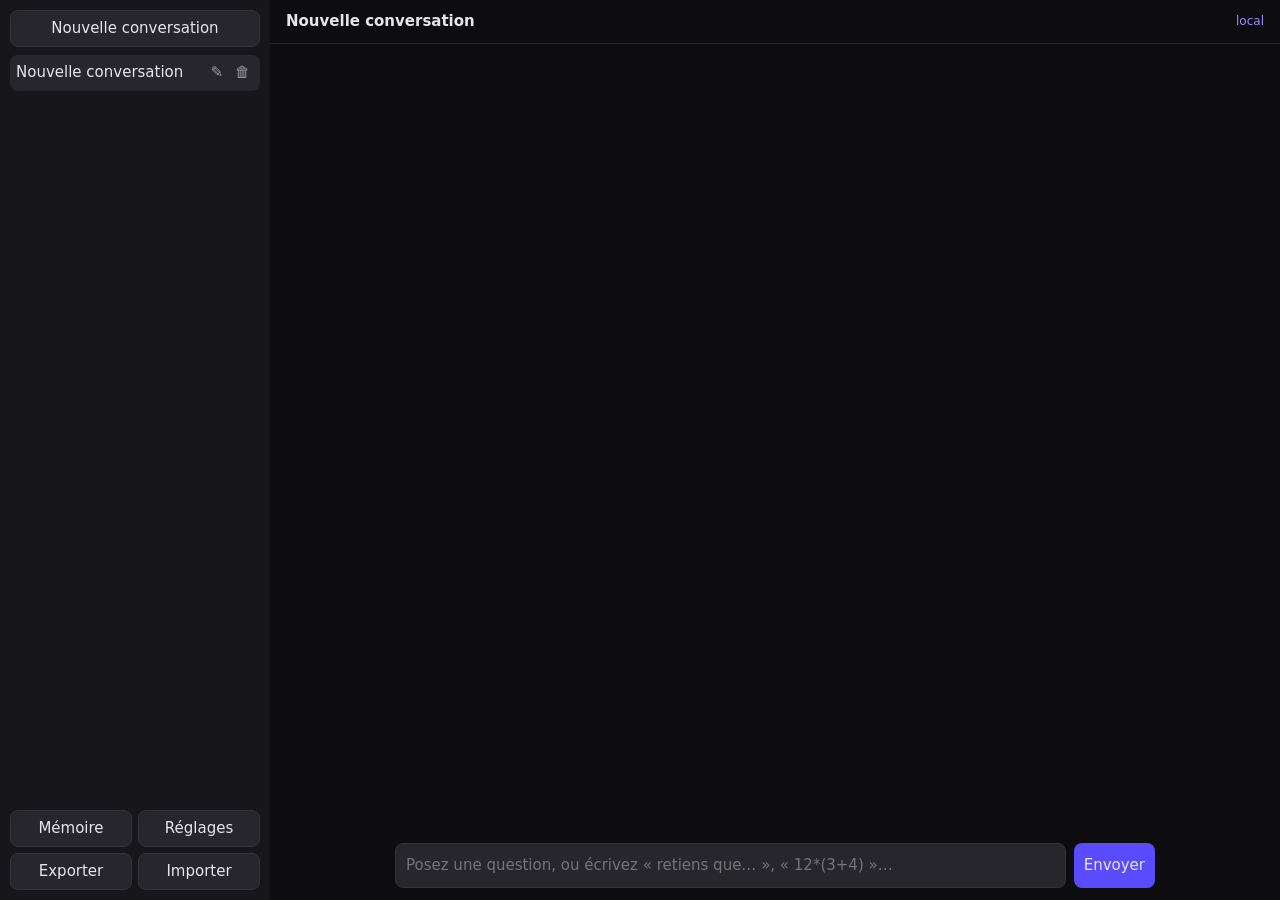
==== index.html @ 9fbd10eb "Add files via upload" ====
<!doctype html><html lang="fr"><head><meta charset="utf-8"><meta name="viewport" content="width=device-width,initial-scale=1"><title>SMART AI</title><link rel="stylesheet" href="style.css"></head><body>
<aside id="side"><button id="new">Nouvelle conversation</button><ul id="list"></ul>
<div class="foot"><button id="memBtn">Mémoire</button><button id="setBtn">Réglages</button><button id="exp">Exporter</button><label class="btn">Importer<input id="imp" type="file" accept=".json" hidden></label></div></aside>
<main><header><button id="menu">☰</button><span id="title"></span><span id="badge"></span></header>
<div id="msgs"></div>
<form id="form"><textarea id="inp" rows="1" placeholder="Posez une question, ou écrivez « retiens que… », « 12*(3+4) »…"></textarea><button id="send">Envoyer</button><button id="stop" type="button" hidden>Interrompre</button></form></main>
<dialog id="dlg"></dialog><script type="module" src="app.js"></script></body></html>
---- style.css ----
*{box-sizing:border-box}[hidden]{display:none!important}
body{margin:0;display:flex;height:100dvh;background:#0d0d10;color:#e6e6ea;font:15px/1.55 system-ui,sans-serif}
button,select,input,textarea{font:inherit;color:inherit;background:#26262c;border:1px solid #33333b;border-radius:8px;padding:6px 10px}
button{cursor:pointer}button:hover,:focus-visible{border-color:#7c6cff;outline:none}
#side{width:270px;background:#17171b;display:flex;flex-direction:column;padding:10px;gap:8px}
#list{flex:1;overflow:auto;list-style:none;margin:0;padding:0}
#list li{display:flex;gap:4px;align-items:center;padding:6px;border-radius:8px;cursor:pointer}
#list li span{flex:1;overflow:hidden;white-space:nowrap;text-overflow:ellipsis}
#list li.on,#list li:hover{background:#26262c}#list li button{padding:0 4px;border:0;background:none;opacity:.6}
.foot{display:grid;grid-template-columns:1fr 1fr;gap:6px}.foot .btn{text-align:center;padding:6px;border:1px solid #33333b;border-radius:8px;cursor:pointer;background:#26262c}
main{flex:1;display:flex;flex-direction:column;min-width:0}
header{display:flex;gap:10px;align-items:center;padding:10px 16px;border-bottom:1px solid #26262c}
#menu{display:none}#title{flex:1;font-weight:600}#badge{font-size:12px;color:#9a8cff}
#msgs{flex:1;overflow:auto;padding:16px;display:flex;flex-direction:column;gap:14px}
.m{max-width:760px;width:100%;margin:0 auto;display:flex;flex-direction:column;animation:in .25s}.m.user{align-items:flex-end}
@keyframes in{from{opacity:0;transform:translateY(6px)}}
.b{padding:10px 14px;border-radius:14px;background:#1f1f25;max-width:100%;overflow-wrap:anywhere}
.user .b{background:linear-gradient(135deg,#5b4bff,#7c6cff)}
.a{opacity:0;transition:.2s;display:flex;gap:4px}.m:hover .a{opacity:1}.a button{font-size:12px;padding:2px 8px;border:0;background:none;color:#9a9aa6}
pre{background:#0a0a0d;border:1px solid #2a2a31;border-radius:8px;padding:10px;overflow:auto}
code{font-family:ui-monospace,monospace;font-size:13px;background:#0a0a0d;padding:1px 4px;border-radius:4px}pre code{background:none;padding:0}
i{font-style:normal}.c{color:#6b7280}.s{color:#7ee0a0}.k{color:#a995ff}
.err{color:#ff7a7a;margin:6px 0 0}.dots::after{content:"●●●";animation:d 1s infinite;letter-spacing:3px;color:#7c6cff}@keyframes d{50%{opacity:.2}}
#form{display:flex;gap:8px;padding:12px 16px;max-width:792px;width:100%;margin:0 auto}
#inp{flex:1;resize:none;max-height:160px;padding:10px}#send{background:#5b4bff;border:0}
dialog{background:#17171b;color:inherit;border:1px solid #33333b;border-radius:12px;width:min(520px,92vw)}
dialog::backdrop{background:#000a}dialog label{display:block;margin:8px 0}dialog input,dialog select,dialog textarea{width:100%;margin-top:3px}
.ml{padding:0;list-style:none}.ml li{display:flex;justify-content:space-between;gap:8px;padding:3px 0}.warn{font-size:12px;color:#c9b86a}
@media(max-width:700px){#side{position:fixed;inset:0 auto 0 0;z-index:5;transform:translateX(-100%);transition:.2s}#side.open{transform:none}#menu{display:block}}
@media(prefers-reduced-motion:reduce){*{animation:none!important;transition:none!important}}
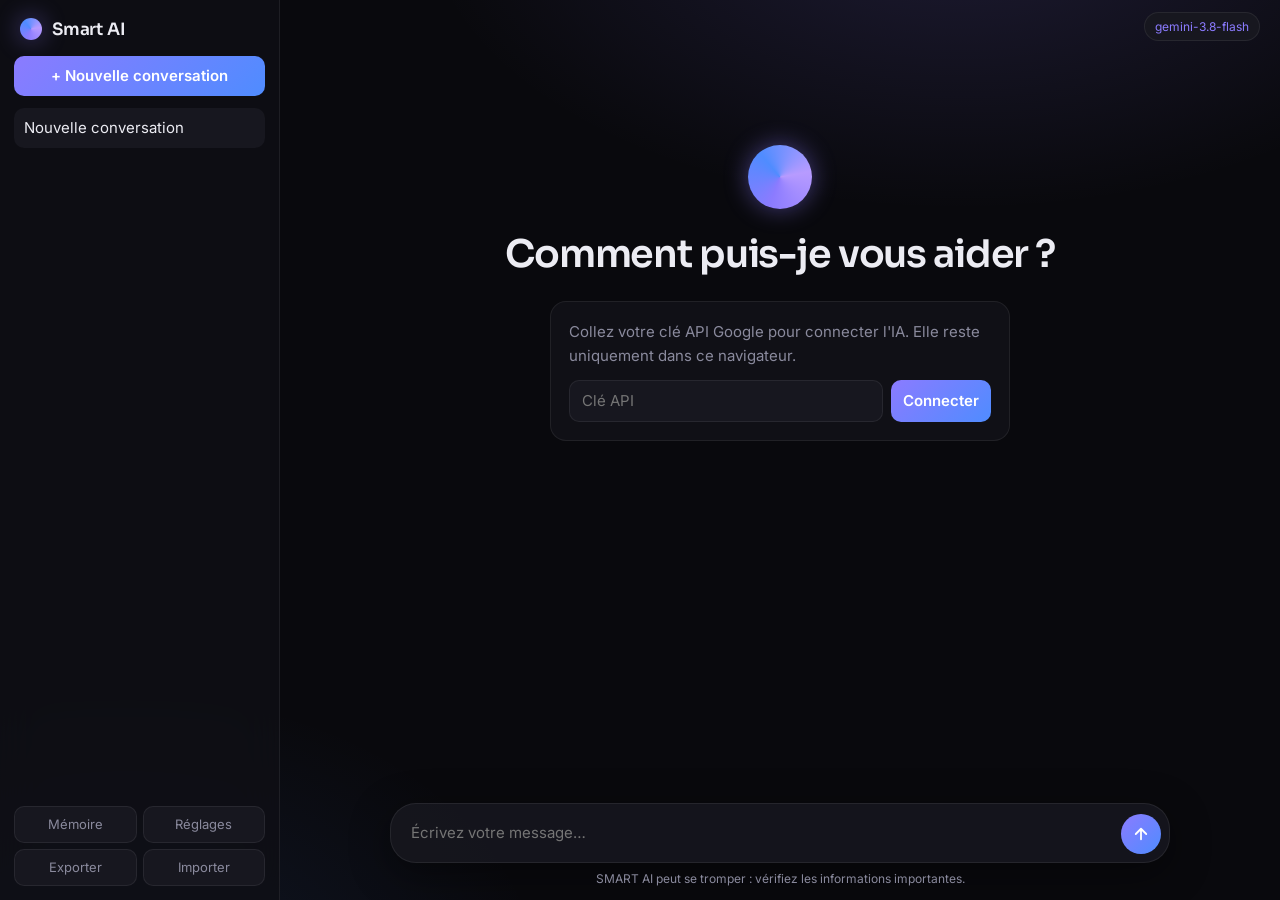
==== commit 8f0c3898: "Add files via upload" ====
--- a/index.html
+++ b/index.html
@@ -1,7 +1,12 @@
-<!doctype html><html lang="fr"><head><meta charset="utf-8"><meta name="viewport" content="width=device-width,initial-scale=1"><title>SMART AI</title><link rel="stylesheet" href="style.css"></head><body>
-<aside id="side"><button id="new">Nouvelle conversation</button><ul id="list"></ul>
+<!doctype html><html lang="fr"><head><meta charset="utf-8"><meta name="viewport" content="width=device-width,initial-scale=1"><meta name="theme-color" content="#09090d"><title>SMART AI</title>
+<link rel="preconnect" href="https://fonts.googleapis.com"><link rel="preconnect" href="https://fonts.gstatic.com" crossorigin>
+<link href="https://fonts.googleapis.com/css2?family=Inter:wght@400;500;600&family=Sora:wght@600&display=swap" rel="stylesheet"><link rel="stylesheet" href="style.css"></head><body>
+<aside id="side"><div class="brand"><i></i>Smart AI</div><button id="new">+ Nouvelle conversation</button><ul id="list"></ul>
 <div class="foot"><button id="memBtn">Mémoire</button><button id="setBtn">Réglages</button><button id="exp">Exporter</button><label class="btn">Importer<input id="imp" type="file" accept=".json" hidden></label></div></aside>
-<main><header><button id="menu">☰</button><span id="title"></span><span id="badge"></span></header>
+<main><header><button id="menu" aria-label="Menu">☰</button><span id="title"></span><span id="badge"></span></header>
 <div id="msgs"></div>
-<form id="form"><textarea id="inp" rows="1" placeholder="Posez une question, ou écrivez « retiens que… », « 12*(3+4) »…"></textarea><button id="send">Envoyer</button><button id="stop" type="button" hidden>Interrompre</button></form></main>
+<form id="form"><textarea id="inp" rows="1" placeholder="Écrivez votre message…" aria-label="Message"></textarea>
+<button id="send" aria-label="Envoyer"><svg width="18" height="18" viewBox="0 0 24 24" fill="none" stroke="currentColor" stroke-width="2.4" stroke-linecap="round" stroke-linejoin="round"><path d="M12 19V5M5 12l7-7 7 7"/></svg></button>
+<button id="stop" type="button" aria-label="Interrompre" hidden><svg width="14" height="14" viewBox="0 0 24 24" fill="currentColor"><rect x="4" y="4" width="16" height="16" rx="3"/></svg></button></form>
+<p class="hint">SMART AI peut se tromper : vérifiez les informations importantes.</p></main>
 <dialog id="dlg"></dialog><script type="module" src="app.js"></script></body></html>
--- a/style.css
+++ b/style.css
@@ -1,30 +1,46 @@
+:root{--bg:#09090d;--s1:#101016;--s2:#17171f;--s3:#1f1f2a;--line:rgba(255,255,255,.07);--tx:#ececf3;--mu:#8a8a9d;--a1:#8b7bff;--a2:#4f8cff;--grad:linear-gradient(135deg,#8b7bff,#4f8cff)}
 *{box-sizing:border-box}[hidden]{display:none!important}
-body{margin:0;display:flex;height:100dvh;background:#0d0d10;color:#e6e6ea;font:15px/1.55 system-ui,sans-serif}
-button,select,input,textarea{font:inherit;color:inherit;background:#26262c;border:1px solid #33333b;border-radius:8px;padding:6px 10px}
-button{cursor:pointer}button:hover,:focus-visible{border-color:#7c6cff;outline:none}
-#side{width:270px;background:#17171b;display:flex;flex-direction:column;padding:10px;gap:8px}
+body{margin:0;display:flex;height:100dvh;background:radial-gradient(900px 500px at 75% -10%,rgba(139,123,255,.16),transparent 60%),radial-gradient(700px 500px at 10% 110%,rgba(79,140,255,.1),transparent 60%),var(--bg);color:var(--tx);font:15px/1.6 Inter,system-ui,sans-serif;-webkit-font-smoothing:antialiased}
+button,select,input,textarea{font:inherit;color:inherit;background:var(--s2);border:1px solid var(--line);border-radius:10px;padding:8px 12px}
+button{cursor:pointer;transition:.15s}button:hover{background:var(--s3)}:focus-visible{outline:2px solid var(--a1);outline-offset:1px}
+#side{width:280px;background:rgba(16,16,22,.8);backdrop-filter:blur(20px);border-right:1px solid var(--line);display:flex;flex-direction:column;padding:14px;gap:12px}
+.brand{display:flex;align-items:center;gap:10px;font:600 17px Sora,Inter,sans-serif;letter-spacing:-.01em;padding:4px 6px}
+.brand i,.orb,.av{display:block;border-radius:50%;background:conic-gradient(from 200deg,#8b7bff,#4f8cff,#b79bff,#8b7bff);box-shadow:0 0 24px rgba(139,123,255,.45)}.brand i{width:22px;height:22px}
+#new{background:var(--grad);border:0;font-weight:600;color:#fff}#new:hover{background:var(--grad);filter:brightness(1.12)}
 #list{flex:1;overflow:auto;list-style:none;margin:0;padding:0}
-#list li{display:flex;gap:4px;align-items:center;padding:6px;border-radius:8px;cursor:pointer}
-#list li span{flex:1;overflow:hidden;white-space:nowrap;text-overflow:ellipsis}
-#list li.on,#list li:hover{background:#26262c}#list li button{padding:0 4px;border:0;background:none;opacity:.6}
-.foot{display:grid;grid-template-columns:1fr 1fr;gap:6px}.foot .btn{text-align:center;padding:6px;border:1px solid #33333b;border-radius:8px;cursor:pointer;background:#26262c}
+#list li{display:flex;gap:4px;align-items:center;padding:8px 10px;border-radius:10px;cursor:pointer;color:var(--mu)}
+#list li span{flex:1;overflow:hidden;white-space:nowrap;text-overflow:ellipsis}#list li.on,#list li:hover{background:var(--s2);color:var(--tx)}
+#list li button{padding:0 4px;border:0;background:none;opacity:0}#list li:hover button{opacity:.7}
+.foot{display:grid;grid-template-columns:1fr 1fr;gap:6px}.foot button,.foot .btn{text-align:center;padding:7px;font-size:13px;border:1px solid var(--line);border-radius:10px;cursor:pointer;background:var(--s2);color:var(--mu)}
 main{flex:1;display:flex;flex-direction:column;min-width:0}
-header{display:flex;gap:10px;align-items:center;padding:10px 16px;border-bottom:1px solid #26262c}
-#menu{display:none}#title{flex:1;font-weight:600}#badge{font-size:12px;color:#9a8cff}
-#msgs{flex:1;overflow:auto;padding:16px;display:flex;flex-direction:column;gap:14px}
-.m{max-width:760px;width:100%;margin:0 auto;display:flex;flex-direction:column;animation:in .25s}.m.user{align-items:flex-end}
-@keyframes in{from{opacity:0;transform:translateY(6px)}}
-.b{padding:10px 14px;border-radius:14px;background:#1f1f25;max-width:100%;overflow-wrap:anywhere}
-.user .b{background:linear-gradient(135deg,#5b4bff,#7c6cff)}
-.a{opacity:0;transition:.2s;display:flex;gap:4px}.m:hover .a{opacity:1}.a button{font-size:12px;padding:2px 8px;border:0;background:none;color:#9a9aa6}
-pre{background:#0a0a0d;border:1px solid #2a2a31;border-radius:8px;padding:10px;overflow:auto}
-code{font-family:ui-monospace,monospace;font-size:13px;background:#0a0a0d;padding:1px 4px;border-radius:4px}pre code{background:none;padding:0}
-i{font-style:normal}.c{color:#6b7280}.s{color:#7ee0a0}.k{color:#a995ff}
-.err{color:#ff7a7a;margin:6px 0 0}.dots::after{content:"●●●";animation:d 1s infinite;letter-spacing:3px;color:#7c6cff}@keyframes d{50%{opacity:.2}}
-#form{display:flex;gap:8px;padding:12px 16px;max-width:792px;width:100%;margin:0 auto}
-#inp{flex:1;resize:none;max-height:160px;padding:10px}#send{background:#5b4bff;border:0}
-dialog{background:#17171b;color:inherit;border:1px solid #33333b;border-radius:12px;width:min(520px,92vw)}
-dialog::backdrop{background:#000a}dialog label{display:block;margin:8px 0}dialog input,dialog select,dialog textarea{width:100%;margin-top:3px}
-.ml{padding:0;list-style:none}.ml li{display:flex;justify-content:space-between;gap:8px;padding:3px 0}.warn{font-size:12px;color:#c9b86a}
-@media(max-width:700px){#side{position:fixed;inset:0 auto 0 0;z-index:5;transform:translateX(-100%);transition:.2s}#side.open{transform:none}#menu{display:block}}
+header{display:flex;align-items:center;gap:10px;padding:12px 20px}#menu{display:none}#title{flex:1;font-weight:500;color:var(--mu)}
+#badge{font-size:12px;padding:4px 10px;border-radius:99px;background:var(--s2);border:1px solid var(--line);color:var(--a1)}
+#msgs{flex:1;overflow:auto;padding:20px 20px 12px}
+.m{max-width:780px;margin:0 auto 24px;display:flex;gap:14px;animation:in .3s ease-out}@keyframes in{from{opacity:0;transform:translateY(8px)}}
+.m.user{justify-content:flex-end}.mc{min-width:0;max-width:100%}.user .mc{display:flex;flex-direction:column;align-items:flex-end;max-width:85%}
+.av{width:28px;height:28px;flex:none;margin-top:2px}.b{overflow-wrap:anywhere}
+.user .b{background:var(--s3);border:1px solid var(--line);padding:10px 16px;border-radius:20px 20px 6px 20px}
+.live::after{content:"";display:inline-block;width:8px;height:16px;margin-left:3px;vertical-align:-3px;background:var(--a1);border-radius:2px;animation:bl 1s steps(2) infinite}@keyframes bl{50%{opacity:0}}
+.a{opacity:0;transition:.2s;display:flex;gap:2px;margin-top:4px}.m:hover .a{opacity:1}.a button{font-size:12px;padding:2px 8px;border:0;background:none;color:var(--mu)}
+.code{margin:12px 0;border:1px solid var(--line);border-radius:12px;overflow:hidden;background:#07070a}
+.ch{display:flex;justify-content:space-between;align-items:center;padding:4px 8px 4px 14px;background:var(--s1);color:var(--mu);font-size:12px}.ch button{font-size:12px;padding:2px 8px;border:0;background:none;color:var(--mu)}
+pre{margin:0;padding:14px;overflow:auto}code{font:13px/1.6 ui-monospace,"SF Mono",Menlo,monospace}.b code{background:var(--s3);padding:2px 6px;border-radius:6px}.b pre code{background:none;padding:0}
+i{font-style:normal}.c{color:#6b7280}.s{color:#7ee0a0}.k{color:#b79bff}.b h3,.b h4{margin:14px 0 4px;font-family:Sora,Inter,sans-serif}
+.err{color:#ff8a8a;margin:6px 0 0}.dots::after{content:"●●●";animation:d 1s infinite;letter-spacing:3px;color:var(--a1)}@keyframes d{50%{opacity:.2}}
+.hero{max-width:720px;margin:8vh auto 0;text-align:center;display:flex;flex-direction:column;align-items:center;gap:24px}.orb{width:64px;height:64px}
+.hero h1{font:600 clamp(26px,4vw,38px)/1.15 Sora,Inter,sans-serif;letter-spacing:-.03em;margin:0}
+.sug{display:grid;grid-template-columns:1fr 1fr;gap:10px;width:100%}
+.sug button{text-align:left;padding:14px 16px;border-radius:16px;background:rgba(255,255,255,.03);display:flex;flex-direction:column;gap:4px}
+.sug button:hover{border-color:rgba(139,123,255,.5);transform:translateY(-2px)}.sug b{font-weight:600}.sug span{color:var(--mu);font-size:13px}
+.setup{width:100%;max-width:460px;padding:18px;border-radius:16px;background:var(--s1);border:1px solid var(--line);text-align:left}
+.setup p{margin:0 0 12px;color:var(--mu)}.setup div{display:flex;gap:8px}.setup input{flex:1;min-width:0}.setup button{background:var(--grad);border:0;color:#fff;font-weight:600}
+#form{display:flex;align-items:flex-end;gap:8px;max-width:780px;width:calc(100% - 32px);margin:0 auto 6px;padding:8px 8px 8px 20px;background:rgba(23,23,31,.9);border:1px solid var(--line);border-radius:26px;box-shadow:0 10px 40px rgba(0,0,0,.4);transition:.2s}
+#form:focus-within{border-color:rgba(139,123,255,.55);box-shadow:0 0 0 4px rgba(139,123,255,.12),0 10px 40px rgba(0,0,0,.4)}
+#inp{flex:1;resize:none;max-height:160px;border:0;background:none;padding:9px 0;outline:none}
+#send,#stop{width:40px;height:40px;border-radius:50%;padding:0;border:0;display:grid;place-items:center;background:var(--grad);color:#fff;flex:none}#stop{background:var(--s3)}
+.hint{text-align:center;font-size:12px;color:var(--mu);margin:0;padding:0 0 12px}
+dialog{background:var(--s1);color:inherit;border:1px solid var(--line);border-radius:18px;width:min(520px,92vw);padding:22px}dialog::backdrop{background:rgba(0,0,0,.6);backdrop-filter:blur(4px)}
+dialog h3{margin:0 0 8px;font-family:Sora,Inter,sans-serif}dialog label{display:block;margin:10px 0;color:var(--mu);font-size:13px}dialog input,dialog select,dialog textarea{width:100%;margin-top:4px;color:var(--tx)}
+dialog button{margin-top:6px}#s_ok{background:var(--grad);border:0;color:#fff;font-weight:600}.ml{padding:0;list-style:none}.ml li{display:flex;justify-content:space-between;gap:8px;padding:3px 0}.warn{font-size:12px;color:#c9b86a}
+@media(max-width:700px){#side{position:fixed;inset:0 auto 0 0;z-index:5;transform:translateX(-100%);transition:.2s}#side.open{transform:none}#menu{display:block}.sug{grid-template-columns:1fr}.hero{margin-top:4vh}}
 @media(prefers-reduced-motion:reduce){*{animation:none!important;transition:none!important}}
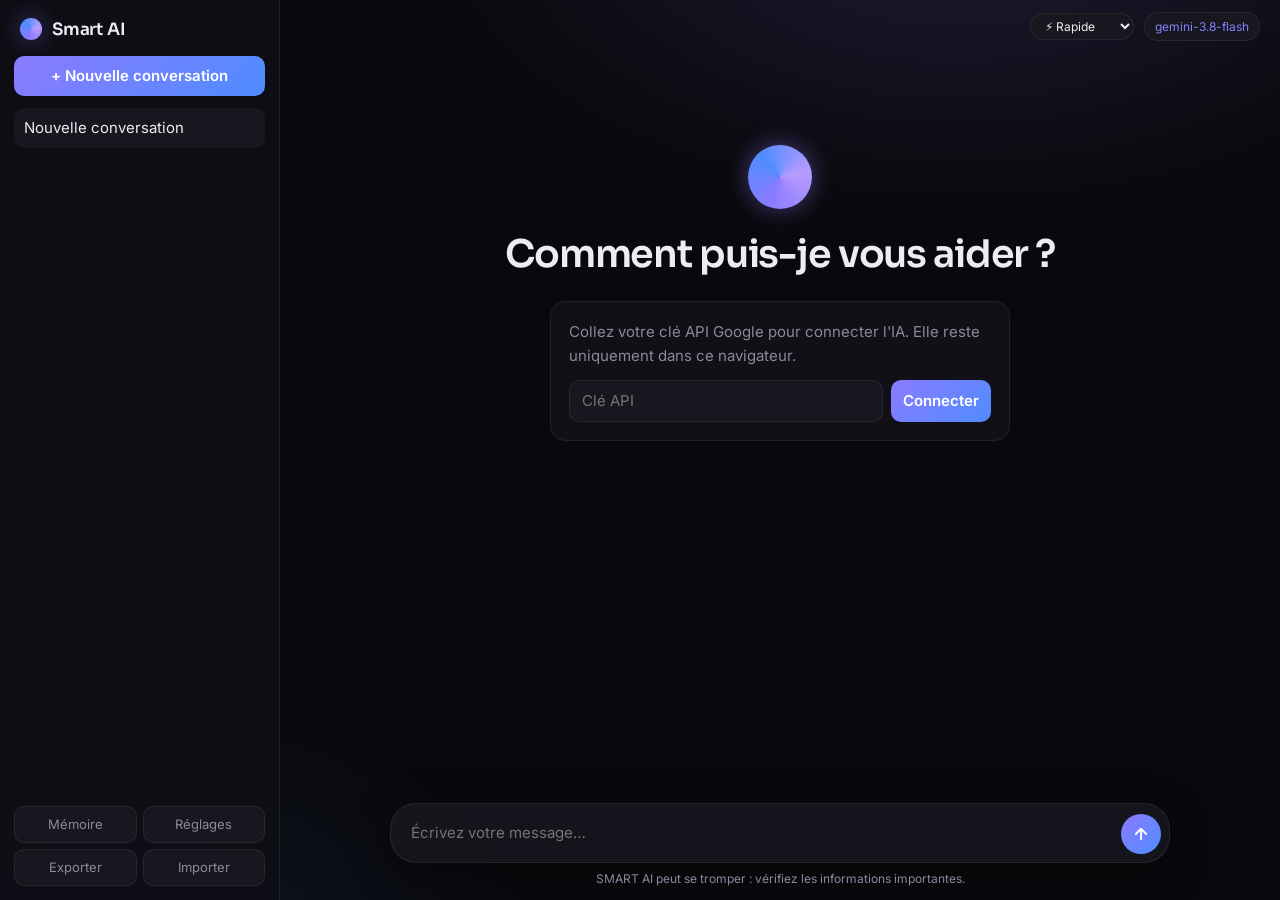
==== commit c422a5d7: "Add files via upload" ====
--- a/index.html
+++ b/index.html
@@ -1,9 +1,10 @@
 <!doctype html><html lang="fr"><head><meta charset="utf-8"><meta name="viewport" content="width=device-width,initial-scale=1"><meta name="theme-color" content="#09090d"><title>SMART AI</title>
+<link rel="preconnect" href="https://generativelanguage.googleapis.com">
 <link rel="preconnect" href="https://fonts.googleapis.com"><link rel="preconnect" href="https://fonts.gstatic.com" crossorigin>
 <link href="https://fonts.googleapis.com/css2?family=Inter:wght@400;500;600&family=Sora:wght@600&display=swap" rel="stylesheet"><link rel="stylesheet" href="style.css"></head><body>
 <aside id="side"><div class="brand"><i></i>Smart AI</div><button id="new">+ Nouvelle conversation</button><ul id="list"></ul>
 <div class="foot"><button id="memBtn">Mémoire</button><button id="setBtn">Réglages</button><button id="exp">Exporter</button><label class="btn">Importer<input id="imp" type="file" accept=".json" hidden></label></div></aside>
-<main><header><button id="menu" aria-label="Menu">☰</button><span id="title"></span><span id="badge"></span></header>
+<main><header><button id="menu" aria-label="Menu">☰</button><span id="title"></span><select id="speed" title="Vitesse de réflexion"><option value="fast">⚡ Rapide</option><option value="balanced">Équilibré</option><option value="deep">Approfondi</option></select><span id="badge"></span></header>
 <div id="msgs"></div>
 <form id="form"><textarea id="inp" rows="1" placeholder="Écrivez votre message…" aria-label="Message"></textarea>
 <button id="send" aria-label="Envoyer"><svg width="18" height="18" viewBox="0 0 24 24" fill="none" stroke="currentColor" stroke-width="2.4" stroke-linecap="round" stroke-linejoin="round"><path d="M12 19V5M5 12l7-7 7 7"/></svg></button>
--- a/style.css
+++ b/style.css
@@ -44,3 +44,9 @@
 dialog button{margin-top:6px}#s_ok{background:var(--grad);border:0;color:#fff;font-weight:600}.ml{padding:0;list-style:none}.ml li{display:flex;justify-content:space-between;gap:8px;padding:3px 0}.warn{font-size:12px;color:#c9b86a}
 @media(max-width:700px){#side{position:fixed;inset:0 auto 0 0;z-index:5;transform:translateX(-100%);transition:.2s}#side.open{transform:none}#menu{display:block}.sug{grid-template-columns:1fr}.hero{margin-top:4vh}}
 @media(prefers-reduced-motion:reduce){*{animation:none!important;transition:none!important}}
+
+.b p{margin:0 0 .75em}.b p:last-child{margin-bottom:0}.b ul,.b ol{margin:.4em 0 .8em;padding-left:1.3em}.b li{margin:.2em 0}.b li::marker{color:var(--a1)}
+.b blockquote{margin:.8em 0;padding:2px 14px;border-left:3px solid var(--a1);color:var(--mu)}.b hr{border:0;border-top:1px solid var(--line);margin:1em 0}.b a{color:var(--a2)}
+.tw{overflow:auto;margin:.8em 0;border:1px solid var(--line);border-radius:12px}table{border-collapse:collapse;width:100%;font-size:14px}th,td{padding:8px 12px;text-align:left;border-bottom:1px solid var(--line)}th{background:var(--s1)}tr:last-child td{border-bottom:0}
+.src{display:flex;flex-wrap:wrap;gap:6px;margin-top:8px}.src span{font-size:12px;padding:3px 10px;border-radius:99px;background:var(--s2);border:1px solid var(--line);color:var(--mu)}.src span::before{content:"◈ ";color:var(--a1)}
+#speed{font-size:12px;padding:4px 10px;border-radius:99px;background:var(--s2);color:var(--tx)}
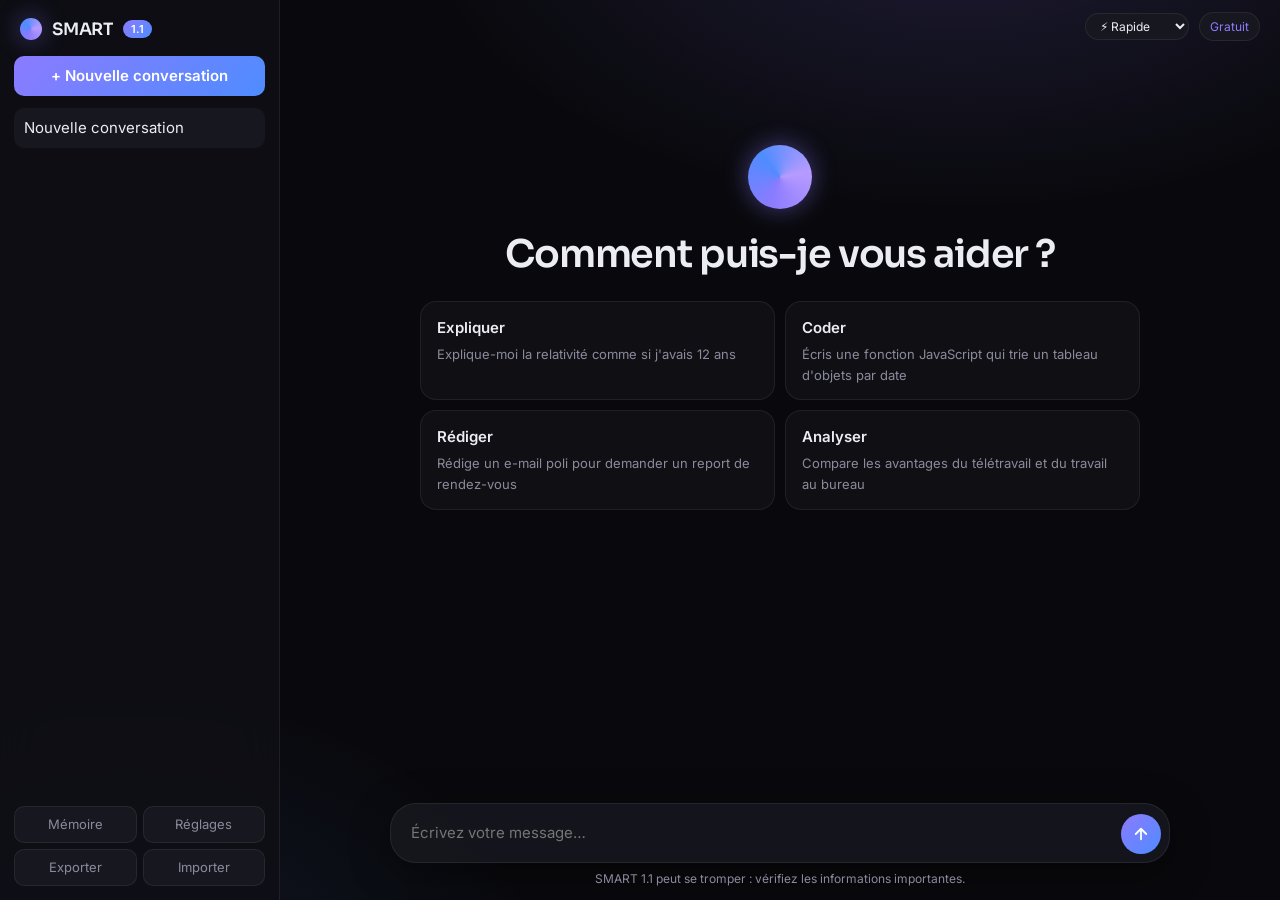
==== commit 44f974ee: "Add files via upload" ====
--- a/index.html
+++ b/index.html
@@ -1,13 +1,13 @@
-<!doctype html><html lang="fr"><head><meta charset="utf-8"><meta name="viewport" content="width=device-width,initial-scale=1"><meta name="theme-color" content="#09090d"><title>SMART AI</title>
+<!doctype html><html lang="fr"><head><meta charset="utf-8"><meta name="viewport" content="width=device-width,initial-scale=1"><meta name="theme-color" content="#09090d"><title>SMART 1.1</title>
 <link rel="preconnect" href="https://generativelanguage.googleapis.com">
 <link rel="preconnect" href="https://fonts.googleapis.com"><link rel="preconnect" href="https://fonts.gstatic.com" crossorigin>
 <link href="https://fonts.googleapis.com/css2?family=Inter:wght@400;500;600&family=Sora:wght@600&display=swap" rel="stylesheet"><link rel="stylesheet" href="style.css"></head><body>
-<aside id="side"><div class="brand"><i></i>Smart AI</div><button id="new">+ Nouvelle conversation</button><ul id="list"></ul>
+<aside id="side"><div class="brand"><i></i>SMART <span class="ver">1.1</span></div><button id="new">+ Nouvelle conversation</button><ul id="list"></ul>
 <div class="foot"><button id="memBtn">Mémoire</button><button id="setBtn">Réglages</button><button id="exp">Exporter</button><label class="btn">Importer<input id="imp" type="file" accept=".json" hidden></label></div></aside>
 <main><header><button id="menu" aria-label="Menu">☰</button><span id="title"></span><select id="speed" title="Vitesse de réflexion"><option value="fast">⚡ Rapide</option><option value="balanced">Équilibré</option><option value="deep">Approfondi</option></select><span id="badge"></span></header>
 <div id="msgs"></div>
 <form id="form"><textarea id="inp" rows="1" placeholder="Écrivez votre message…" aria-label="Message"></textarea>
 <button id="send" aria-label="Envoyer"><svg width="18" height="18" viewBox="0 0 24 24" fill="none" stroke="currentColor" stroke-width="2.4" stroke-linecap="round" stroke-linejoin="round"><path d="M12 19V5M5 12l7-7 7 7"/></svg></button>
 <button id="stop" type="button" aria-label="Interrompre" hidden><svg width="14" height="14" viewBox="0 0 24 24" fill="currentColor"><rect x="4" y="4" width="16" height="16" rx="3"/></svg></button></form>
-<p class="hint">SMART AI peut se tromper : vérifiez les informations importantes.</p></main>
+<p class="hint">SMART 1.1 peut se tromper : vérifiez les informations importantes.</p></main>
 <dialog id="dlg"></dialog><script type="module" src="app.js"></script></body></html>
--- a/style.css
+++ b/style.css
@@ -50,3 +50,7 @@
 .tw{overflow:auto;margin:.8em 0;border:1px solid var(--line);border-radius:12px}table{border-collapse:collapse;width:100%;font-size:14px}th,td{padding:8px 12px;text-align:left;border-bottom:1px solid var(--line)}th{background:var(--s1)}tr:last-child td{border-bottom:0}
 .src{display:flex;flex-wrap:wrap;gap:6px;margin-top:8px}.src span{font-size:12px;padding:3px 10px;border-radius:99px;background:var(--s2);border:1px solid var(--line);color:var(--mu)}.src span::before{content:"◈ ";color:var(--a1)}
 #speed{font-size:12px;padding:4px 10px;border-radius:99px;background:var(--s2);color:var(--tx)}
+
+.ver{font:600 11px Inter,sans-serif;padding:2px 8px;border-radius:99px;background:var(--grad);color:#fff}
+.steps{margin:0 0 10px;border:1px solid var(--line);border-radius:12px;background:var(--s1);font-size:13px;color:var(--mu)}.steps summary{cursor:pointer;padding:7px 12px}
+.steps div{padding:6px 12px;border-top:1px solid var(--line);overflow-wrap:anywhere}.steps b{color:var(--a1)}
